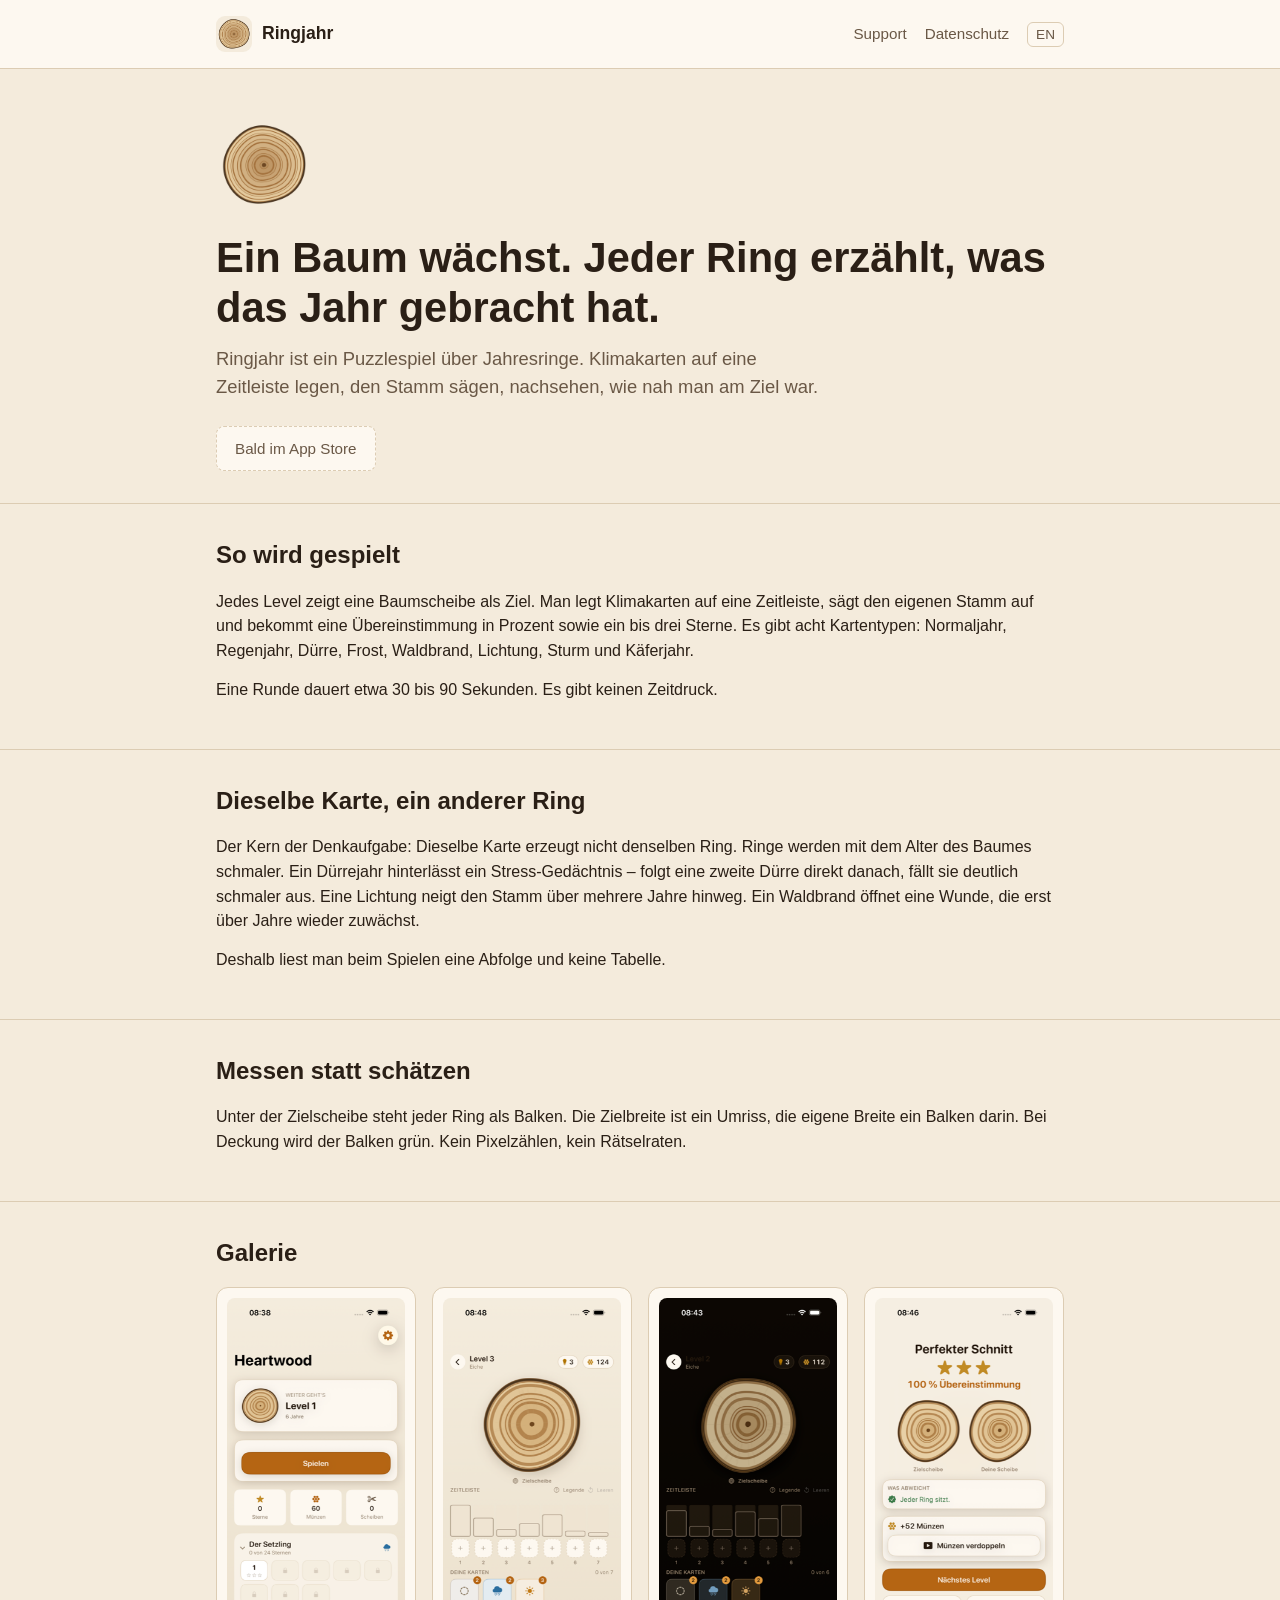
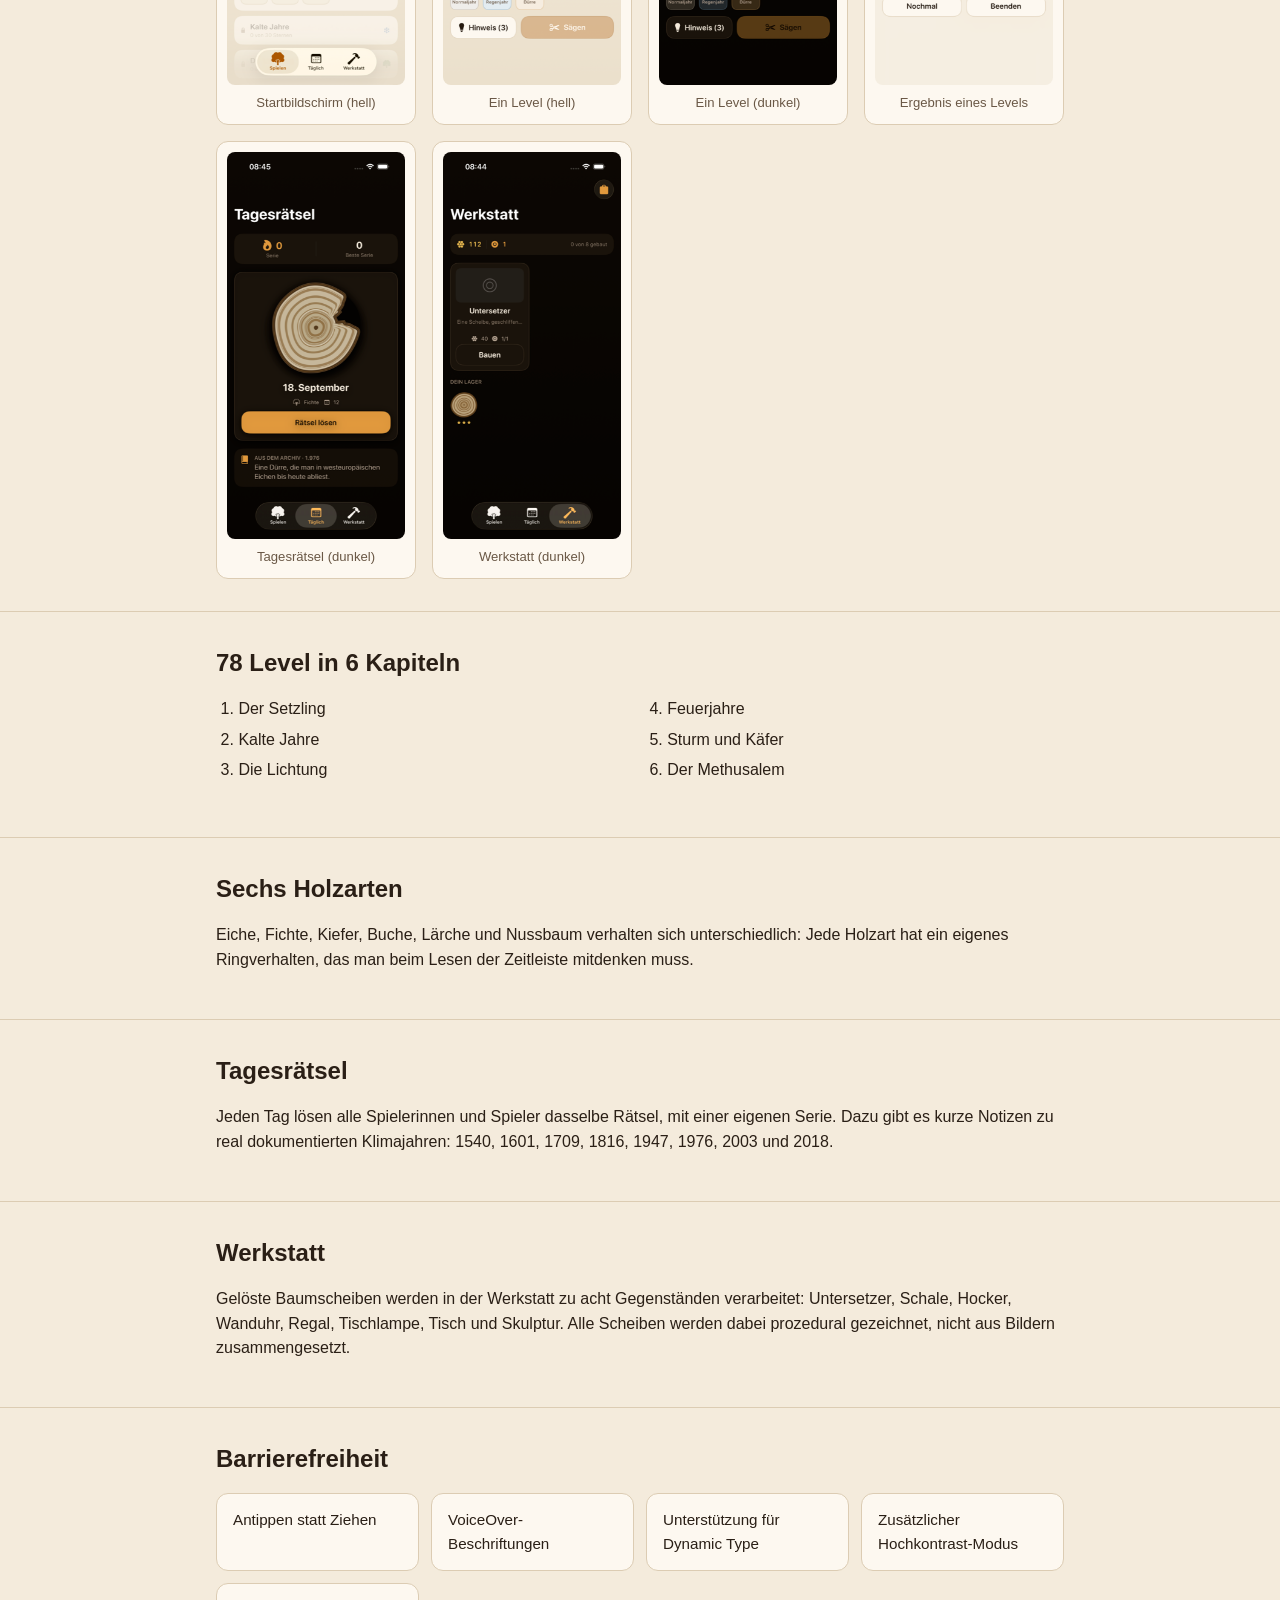
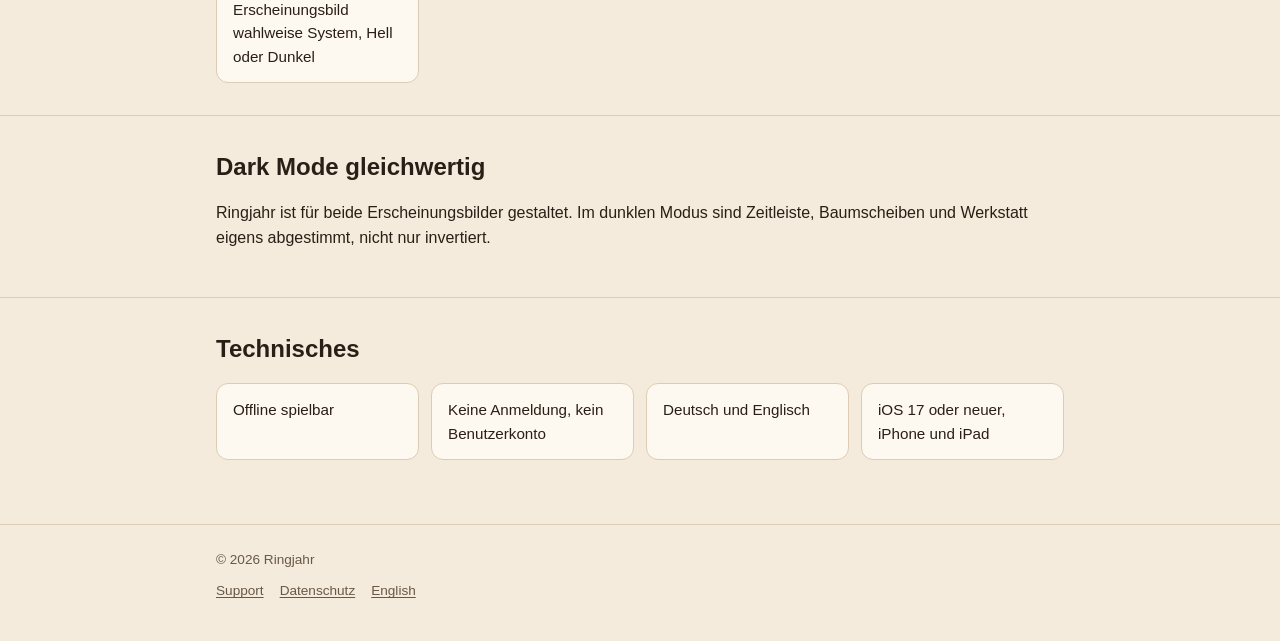
==== index.html @ 895d6e55 "Kanonische URLs auf die tatsächliche Domain GitHub Pages liefert dieses Projekt unter der für das Ko" ====
<!DOCTYPE html>
<html lang="de">
<head>
<meta charset="UTF-8">
<meta name="viewport" content="width=device-width, initial-scale=1">
<title>Ringjahr – ein Puzzlespiel über Jahresringe</title>
<meta name="description" content="Ringjahr ist ein ruhiges Puzzlespiel für iPhone und iPad: Klimakarten auf eine Zeitleiste legen, den Stamm sägen und die Jahresringe eines Baumes treffen.">
<link rel="canonical" href="https://minh.systems/Ringjahr/">
<link rel="alternate" hreflang="de" href="https://minh.systems/Ringjahr/">
<link rel="alternate" hreflang="en" href="https://minh.systems/Ringjahr/en/">
<link rel="alternate" hreflang="x-default" href="https://minh.systems/Ringjahr/">
<meta property="og:type" content="website">
<meta property="og:title" content="Ringjahr – ein Puzzlespiel über Jahresringe">
<meta property="og:description" content="Klimakarten auf eine Zeitleiste legen, den Stamm sägen, die Jahresringe treffen. 78 Level, 6 Holzarten, ohne Zeitdruck.">
<meta property="og:url" content="https://minh.systems/Ringjahr/">
<meta property="og:image" content="https://minh.systems/Ringjahr/assets/icon.png">
<meta property="og:locale" content="de_DE">
<link rel="icon" href="assets/icon.png">
<link rel="stylesheet" href="styles.css">
</head>
<body>
<header class="site-header">
  <div class="container">
    <a class="brand" href="index.html">
      <img src="assets/icon.png" alt="" width="36" height="36">
      Ringjahr
    </a>
    <nav class="main-nav">
      <a href="support.html">Support</a>
      <a href="datenschutz.html">Datenschutz</a>
      <span class="lang-switch"><a href="en/index.html">EN</a></span>
    </nav>
  </div>
</header>

<main>
  <section class="hero">
    <div class="container">
      <img class="hero-icon" src="assets/icon.png" alt="Ringjahr App-Icon" width="96" height="96">
      <h1>Ein Baum wächst. Jeder Ring erzählt, was das Jahr gebracht hat.</h1>
      <p class="tagline">Ringjahr ist ein Puzzlespiel über Jahresringe. Klimakarten auf eine Zeitleiste legen, den Stamm sägen, nachsehen, wie nah man am Ziel war.</p>
      <span class="store-badge-pending">Bald im App Store</span>
    </div>
  </section>

  <section>
    <div class="container">
      <h2>So wird gespielt</h2>
      <p>Jedes Level zeigt eine Baumscheibe als Ziel. Man legt Klimakarten auf eine Zeitleiste, sägt den eigenen Stamm auf und bekommt eine Übereinstimmung in Prozent sowie ein bis drei Sterne. Es gibt acht Kartentypen: Normaljahr, Regenjahr, Dürre, Frost, Waldbrand, Lichtung, Sturm und Käferjahr.</p>
      <p>Eine Runde dauert etwa 30 bis 90 Sekunden. Es gibt keinen Zeitdruck.</p>
    </div>
  </section>

  <section>
    <div class="container">
      <h2>Dieselbe Karte, ein anderer Ring</h2>
      <p>Der Kern der Denkaufgabe: Dieselbe Karte erzeugt nicht denselben Ring. Ringe werden mit dem Alter des Baumes schmaler. Ein Dürrejahr hinterlässt ein Stress-Gedächtnis – folgt eine zweite Dürre direkt danach, fällt sie deutlich schmaler aus. Eine Lichtung neigt den Stamm über mehrere Jahre hinweg. Ein Waldbrand öffnet eine Wunde, die erst über Jahre wieder zuwächst.</p>
      <p>Deshalb liest man beim Spielen eine Abfolge und keine Tabelle.</p>
    </div>
  </section>

  <section>
    <div class="container">
      <h2>Messen statt schätzen</h2>
      <p>Unter der Zielscheibe steht jeder Ring als Balken. Die Zielbreite ist ein Umriss, die eigene Breite ein Balken darin. Bei Deckung wird der Balken grün. Kein Pixelzählen, kein Rätselraten.</p>
    </div>
  </section>

  <section>
    <div class="container">
      <h2>Galerie</h2>
      <div class="gallery">
        <figure>
          <img src="assets/screen-home-light.png" alt="Startbildschirm von Ringjahr im hellen Erscheinungsbild, mit Kapitelübersicht" loading="lazy">
          <figcaption>Startbildschirm (hell)</figcaption>
        </figure>
        <figure>
          <img src="assets/screen-game-light.png" alt="Spielbildschirm im hellen Erscheinungsbild: Zielscheibe und Zeitleiste mit Klimakarten" loading="lazy">
          <figcaption>Ein Level (hell)</figcaption>
        </figure>
        <figure>
          <img src="assets/screen-game-dark.png" alt="Derselbe Spielbildschirm im dunklen Erscheinungsbild" loading="lazy">
          <figcaption>Ein Level (dunkel)</figcaption>
        </figure>
        <figure>
          <img src="assets/screen-result-light.png" alt="Ergebnisbildschirm mit Übereinstimmung in Prozent und Sternen" loading="lazy">
          <figcaption>Ergebnis eines Levels</figcaption>
        </figure>
        <figure>
          <img src="assets/screen-daily-dark.png" alt="Tagesrätsel-Bildschirm im dunklen Erscheinungsbild mit Serienanzeige" loading="lazy">
          <figcaption>Tagesrätsel (dunkel)</figcaption>
        </figure>
        <figure>
          <img src="assets/screen-workshop-dark.png" alt="Werkstatt-Bildschirm im dunklen Erscheinungsbild mit hergestellten Holzgegenständen" loading="lazy">
          <figcaption>Werkstatt (dunkel)</figcaption>
        </figure>
      </div>
    </div>
  </section>

  <section>
    <div class="container">
      <h2>78 Level in 6 Kapiteln</h2>
      <ol class="chapter-list">
        <li>Der Setzling</li>
        <li>Kalte Jahre</li>
        <li>Die Lichtung</li>
        <li>Feuerjahre</li>
        <li>Sturm und Käfer</li>
        <li>Der Methusalem</li>
      </ol>
    </div>
  </section>

  <section>
    <div class="container">
      <h2>Sechs Holzarten</h2>
      <p>Eiche, Fichte, Kiefer, Buche, Lärche und Nussbaum verhalten sich unterschiedlich: Jede Holzart hat ein eigenes Ringverhalten, das man beim Lesen der Zeitleiste mitdenken muss.</p>
    </div>
  </section>

  <section>
    <div class="container">
      <h2>Tagesrätsel</h2>
      <p>Jeden Tag lösen alle Spielerinnen und Spieler dasselbe Rätsel, mit einer eigenen Serie. Dazu gibt es kurze Notizen zu real dokumentierten Klimajahren: 1540, 1601, 1709, 1816, 1947, 1976, 2003 und 2018.</p>
    </div>
  </section>

  <section>
    <div class="container">
      <h2>Werkstatt</h2>
      <p>Gelöste Baumscheiben werden in der Werkstatt zu acht Gegenständen verarbeitet: Untersetzer, Schale, Hocker, Wanduhr, Regal, Tischlampe, Tisch und Skulptur. Alle Scheiben werden dabei prozedural gezeichnet, nicht aus Bildern zusammengesetzt.</p>
    </div>
  </section>

  <section>
    <div class="container">
      <h2>Barrierefreiheit</h2>
      <ul class="card-list">
        <li>Antippen statt Ziehen</li>
        <li>VoiceOver-Beschriftungen</li>
        <li>Unterstützung für Dynamic Type</li>
        <li>Zusätzlicher Hochkontrast-Modus</li>
        <li>Erscheinungsbild wahlweise System, Hell oder Dunkel</li>
      </ul>
    </div>
  </section>

  <section>
    <div class="container">
      <h2>Dark Mode gleichwertig</h2>
      <p>Ringjahr ist für beide Erscheinungsbilder gestaltet. Im dunklen Modus sind Zeitleiste, Baumscheiben und Werkstatt eigens abgestimmt, nicht nur invertiert.</p>
    </div>
  </section>

  <section>
    <div class="container">
      <h2>Technisches</h2>
      <ul class="card-list">
        <li>Offline spielbar</li>
        <li>Keine Anmeldung, kein Benutzerkonto</li>
        <li>Deutsch und Englisch</li>
        <li>iOS 17 oder neuer, iPhone und iPad</li>
      </ul>
    </div>
  </section>
</main>

<footer class="site-footer">
  <div class="container">
    <div>© 2026 Ringjahr</div>
    <nav>
      <a href="support.html">Support</a>
      <a href="datenschutz.html">Datenschutz</a>
      <a href="en/index.html">English</a>
    </nav>
  </div>
</footer>
</body>
</html>
---- styles.css ----
/* Ringjahr – gemeinsames Stylesheet für alle Sprachfassungen */

:root {
  --color-bg: #F4EBDC;
  --color-surface: #FDF8F0;
  --color-text: #2A1F16;
  --color-text-secondary: #6A5846;
  --color-accent: #B4651A;
  --color-border: #DCCCB3;

  --font-sans: -apple-system, BlinkMacSystemFont, "Segoe UI", Roboto, sans-serif;
  --max-width: 880px;
  --radius: 12px;
}

@media (prefers-color-scheme: dark) {
  :root {
    --color-bg: #14100B;
    --color-surface: #201A13;
    --color-text: #F3E9DA;
    --color-text-secondary: #B5A392;
    --color-accent: #E0983F;
    --color-border: #3B3025;
  }
}

* {
  box-sizing: border-box;
}

html {
  -webkit-text-size-adjust: 100%;
}

body {
  margin: 0;
  padding: 0;
  background-color: var(--color-bg);
  color: var(--color-text);
  font-family: var(--font-sans);
  line-height: 1.55;
  overflow-x: hidden;
}

img {
  max-width: 100%;
  display: block;
}

a {
  color: var(--color-accent);
  text-decoration: underline;
  text-underline-offset: 2px;
}

a:hover {
  text-decoration: none;
}

.container {
  max-width: var(--max-width);
  margin: 0 auto;
  padding: 0 16px;
}

/* Kopfzeile */

.site-header {
  border-bottom: 1px solid var(--color-border);
  background-color: var(--color-surface);
}

.site-header .container {
  display: flex;
  align-items: center;
  justify-content: space-between;
  flex-wrap: wrap;
  gap: 12px;
  padding-top: 16px;
  padding-bottom: 16px;
}

.brand {
  display: flex;
  align-items: center;
  gap: 10px;
  text-decoration: none;
  color: var(--color-text);
  font-weight: 600;
  font-size: 1.1rem;
}

.brand img {
  width: 36px;
  height: 36px;
  border-radius: 9px;
}

.main-nav {
  display: flex;
  align-items: center;
  gap: 18px;
  flex-wrap: wrap;
  font-size: 0.95rem;
}

.main-nav a {
  color: var(--color-text-secondary);
  text-decoration: none;
}

.main-nav a:hover {
  color: var(--color-accent);
  text-decoration: underline;
}

.lang-switch a {
  color: var(--color-text-secondary);
  text-decoration: none;
  border: 1px solid var(--color-border);
  border-radius: 6px;
  padding: 4px 8px;
  font-size: 0.85rem;
}

.lang-switch a:hover {
  color: var(--color-accent);
  border-color: var(--color-accent);
}

/* Hero */

.hero {
  padding: 48px 0 32px;
}

.hero h1 {
  font-size: clamp(1.8rem, 5vw, 2.6rem);
  margin: 0 0 12px;
  line-height: 1.2;
}

.hero .tagline {
  font-size: 1.15rem;
  color: var(--color-text-secondary);
  margin: 0 0 24px;
  max-width: 60ch;
}

.hero-icon {
  width: 96px;
  height: 96px;
  border-radius: 22px;
  margin-bottom: 20px;
}

/* Badge / Platzhalter-Hinweis statt App-Store-Button */

.store-badge-pending {
  display: inline-block;
  padding: 10px 18px;
  border: 1px dashed var(--color-border);
  border-radius: 8px;
  color: var(--color-text-secondary);
  font-size: 0.95rem;
  background-color: var(--color-surface);
}

/* Abschnitte */

section {
  padding: 32px 0;
  border-top: 1px solid var(--color-border);
}

section:first-of-type {
  border-top: none;
}

h2 {
  font-size: 1.5rem;
  margin: 0 0 16px;
}

h3 {
  font-size: 1.1rem;
  margin: 0 0 8px;
}

p {
  margin: 0 0 14px;
}

/* Karten / Listen */

.card {
  background-color: var(--color-surface);
  border: 1px solid var(--color-border);
  border-radius: var(--radius);
  padding: 18px 20px;
}

.grid {
  display: grid;
  grid-template-columns: repeat(auto-fit, minmax(220px, 1fr));
  gap: 16px;
}

.card-list {
  list-style: none;
  margin: 0;
  padding: 0;
  display: grid;
  grid-template-columns: repeat(auto-fit, minmax(200px, 1fr));
  gap: 12px;
}

.card-list li {
  background-color: var(--color-surface);
  border: 1px solid var(--color-border);
  border-radius: var(--radius);
  padding: 14px 16px;
  font-size: 0.95rem;
}

.plain-list {
  padding-left: 1.2em;
}

.plain-list li {
  margin-bottom: 8px;
}

/* Galerie */

.gallery {
  display: grid;
  grid-template-columns: repeat(auto-fill, minmax(160px, 1fr));
  gap: 16px;
}

.gallery figure {
  margin: 0;
  background-color: var(--color-surface);
  border: 1px solid var(--color-border);
  border-radius: var(--radius);
  padding: 10px;
}

.gallery img {
  width: 100%;
  max-width: 280px;
  margin: 0 auto;
  border-radius: 8px;
}

.gallery figcaption {
  margin-top: 8px;
  font-size: 0.82rem;
  color: var(--color-text-secondary);
  text-align: center;
}

/* Kapitel-Liste */

.chapter-list {
  list-style: decimal;
  padding-left: 1.4em;
  columns: 2;
  column-gap: 32px;
}

.chapter-list li {
  margin-bottom: 6px;
  break-inside: avoid;
}

@media (max-width: 480px) {
  .chapter-list {
    columns: 1;
  }
}

/* Hinweisboxen */

.notice {
  background-color: var(--color-surface);
  border: 1px solid var(--color-accent);
  border-radius: var(--radius);
  padding: 14px 16px;
  font-size: 0.92rem;
  color: var(--color-text-secondary);
}

/* FAQ */

.faq-item {
  margin-bottom: 22px;
}

.faq-item h3 {
  color: var(--color-text);
}

/* Fußzeile */

.site-footer {
  border-top: 1px solid var(--color-border);
  margin-top: 32px;
  padding: 24px 0 40px;
  color: var(--color-text-secondary);
  font-size: 0.85rem;
}

.site-footer a {
  color: var(--color-text-secondary);
}

.site-footer nav {
  display: flex;
  gap: 16px;
  flex-wrap: wrap;
  margin-top: 10px;
}

/* Rechtstext-Seiten (Datenschutz, Support) */

.legal h2 {
  margin-top: 8px;
}

.legal section {
  padding: 24px 0;
}

.back-link {
  display: inline-block;
  margin-bottom: 24px;
  font-size: 0.9rem;
}

@media (max-width: 600px) {
  .hero {
    padding: 32px 0 24px;
  }
}
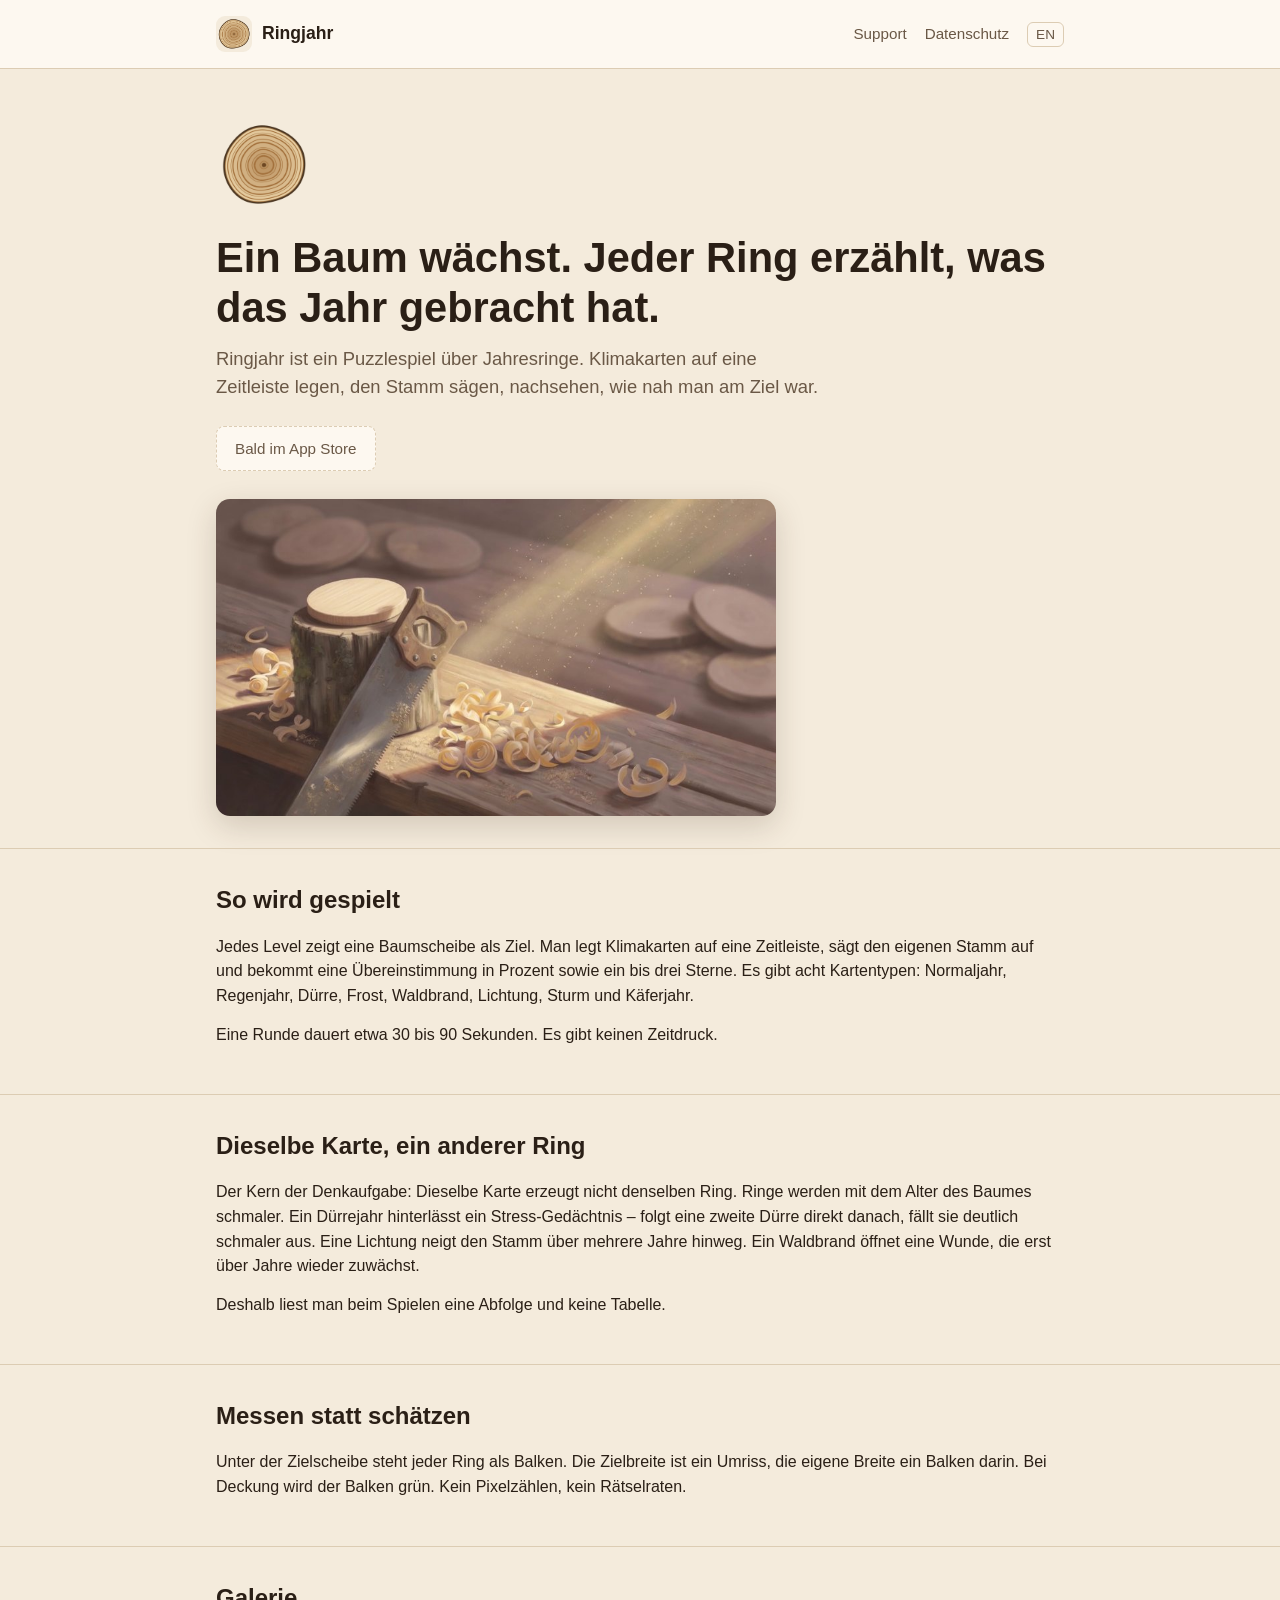
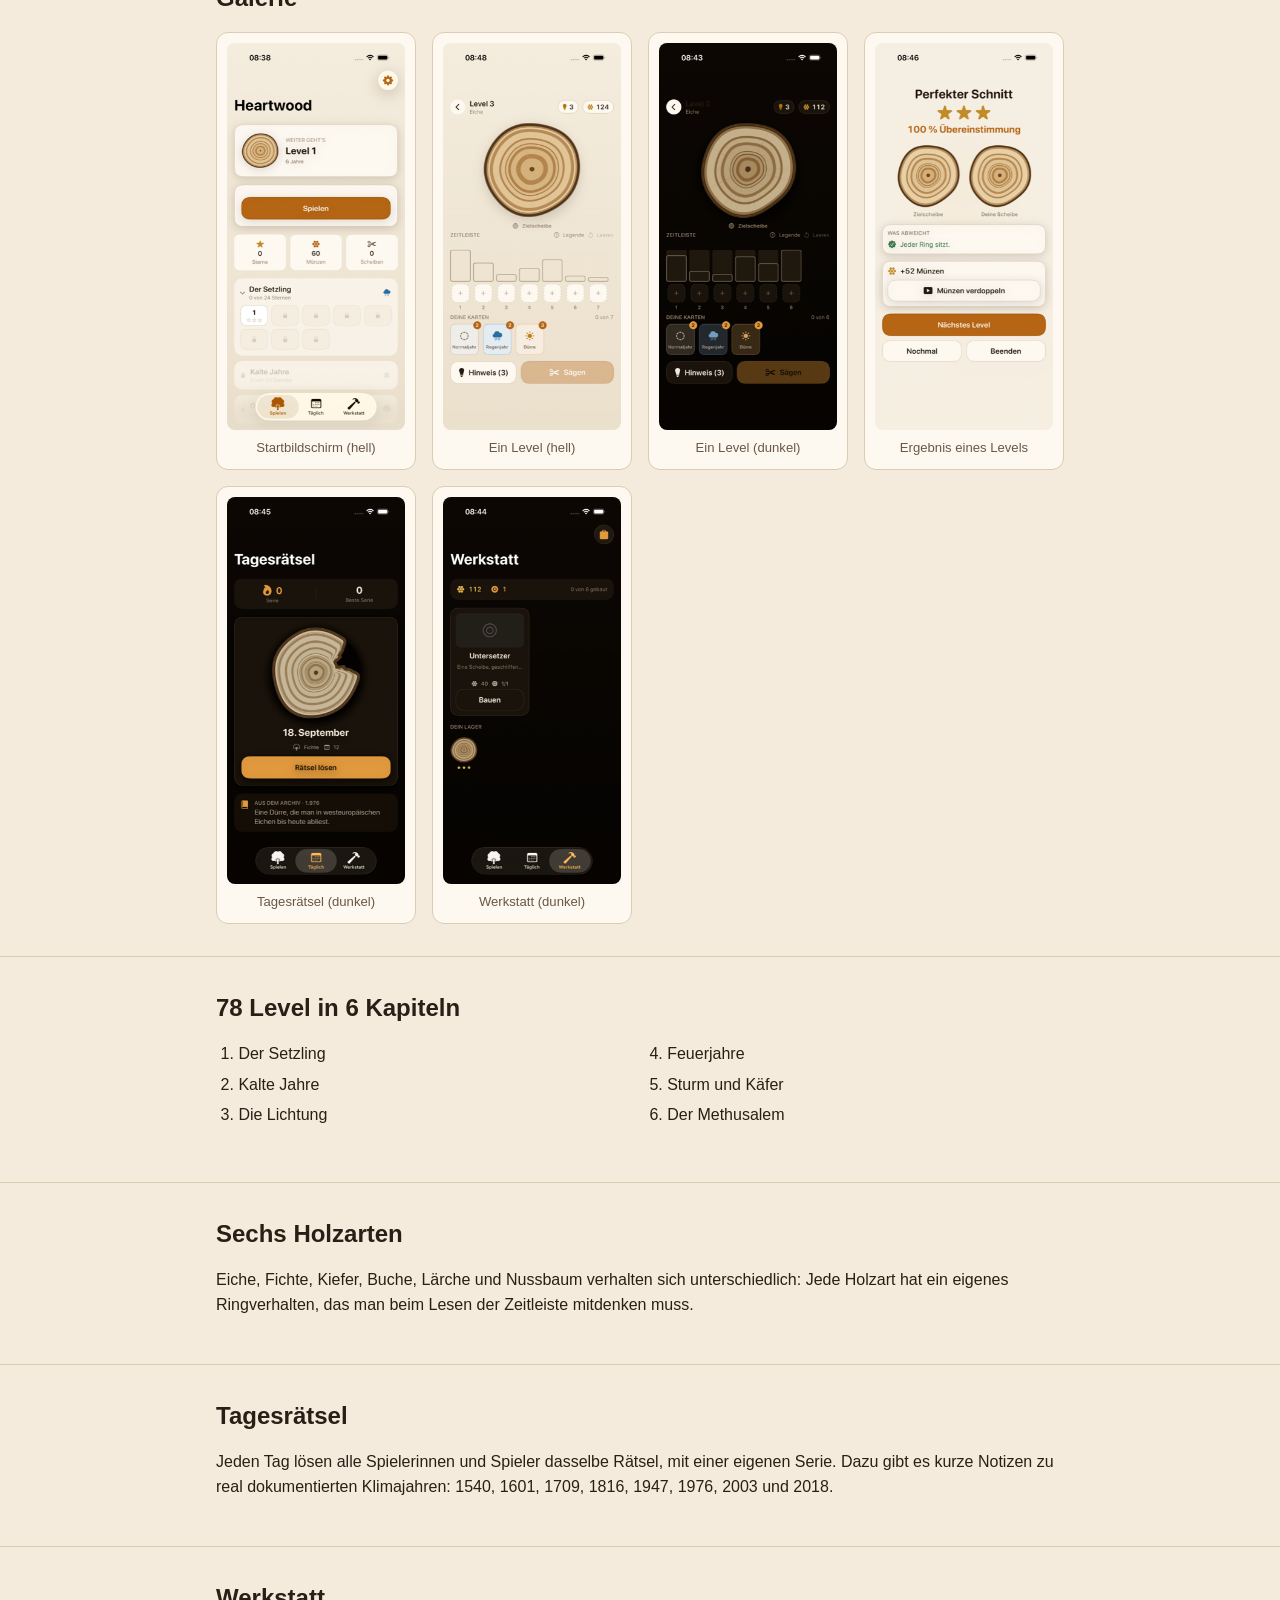
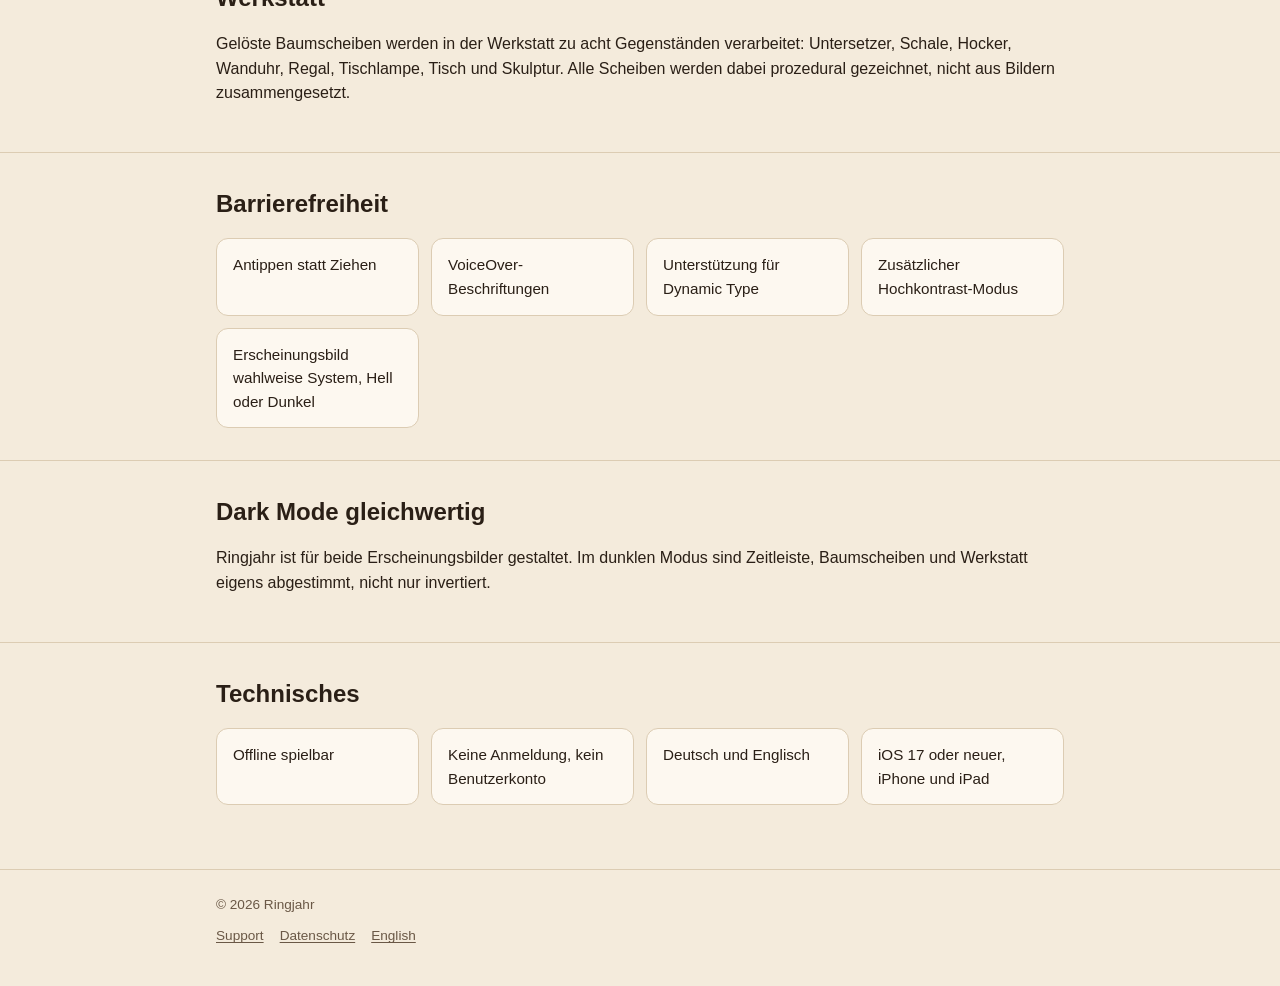
==== commit 2a83dba8: "Werkstatt-Loop im Kopfbereich" ====
--- a/index.html
+++ b/index.html
@@ -40,6 +40,11 @@
       <h1>Ein Baum wächst. Jeder Ring erzählt, was das Jahr gebracht hat.</h1>
       <p class="tagline">Ringjahr ist ein Puzzlespiel über Jahresringe. Klimakarten auf eine Zeitleiste legen, den Stamm sägen, nachsehen, wie nah man am Ziel war.</p>
       <span class="store-badge-pending">Bald im App Store</span>
+      <figure class="hero-clip">
+        <video src="assets/hero.mp4" poster="assets/hero-poster.jpg"
+               autoplay muted loop playsinline preload="metadata"
+               aria-label="Eine Handsäge liegt an einem kurzen Stamm auf einer Werkbank, daneben Späne und liegende Baumscheiben."></video>
+      </figure>
     </div>
   </section>
 
--- a/styles.css
+++ b/styles.css
@@ -1,6 +1,7 @@
 /* Ringjahr – gemeinsames Stylesheet für alle Sprachfassungen */
 
 :root {
+  --hero-poster: url('assets/hero-poster.jpg');
   --color-bg: #F4EBDC;
   --color-surface: #FDF8F0;
   --color-text: #2A1F16;
@@ -154,6 +155,34 @@
   margin-bottom: 20px;
 }
 
+.hero-clip {
+  margin: 28px 0 0;
+  max-width: 560px;
+  border-radius: 14px;
+  overflow: hidden;
+  box-shadow: 0 10px 30px rgba(60, 40, 20, 0.18);
+}
+
+.hero-clip video {
+  display: block;
+  width: 100%;
+  height: auto;
+}
+
+/* A loop that plays itself is decoration, and decoration has to stop when the
+   reader has asked for less motion. The poster frame stays. */
+@media (prefers-reduced-motion: reduce) {
+  .hero-clip video {
+    display: none;
+  }
+
+  .hero-clip {
+    background-image: var(--hero-poster);
+    background-size: cover;
+    aspect-ratio: 848 / 480;
+  }
+}
+
 /* Badge / Platzhalter-Hinweis statt App-Store-Button */
 
 .store-badge-pending {
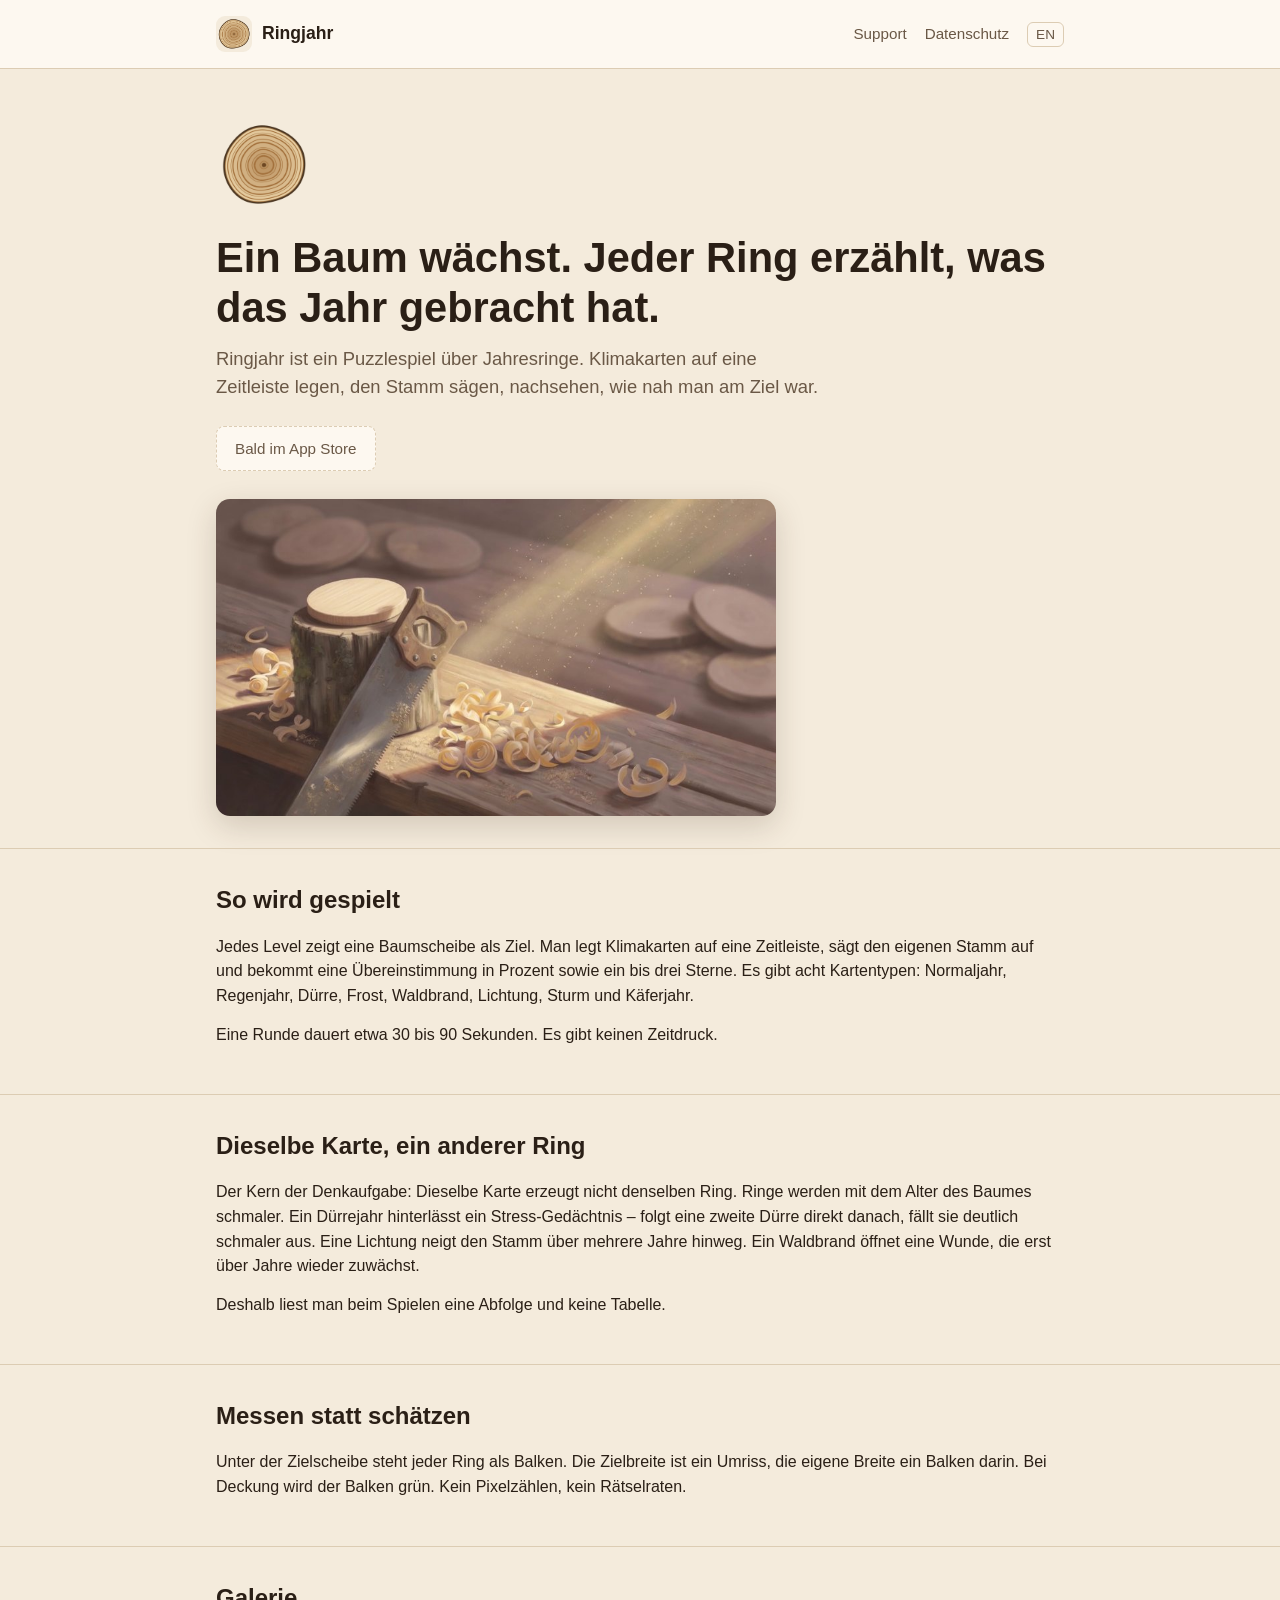
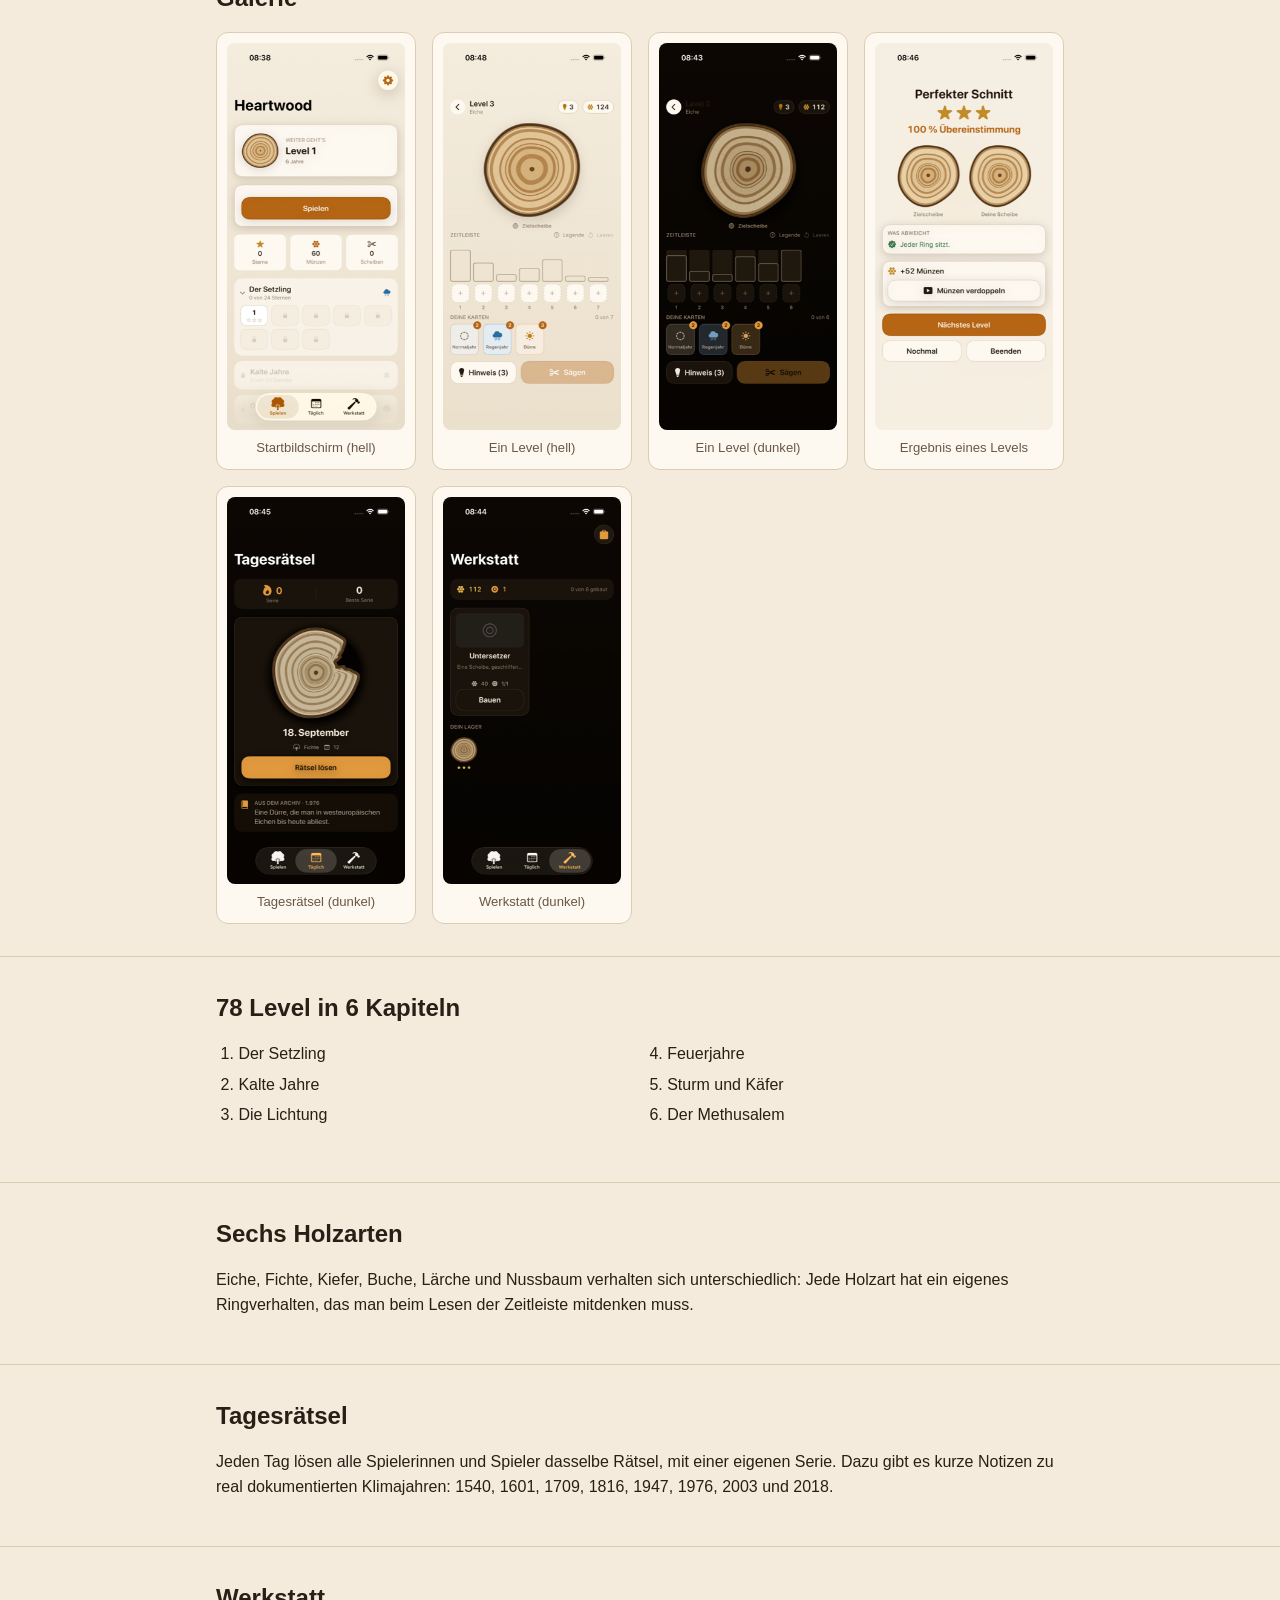
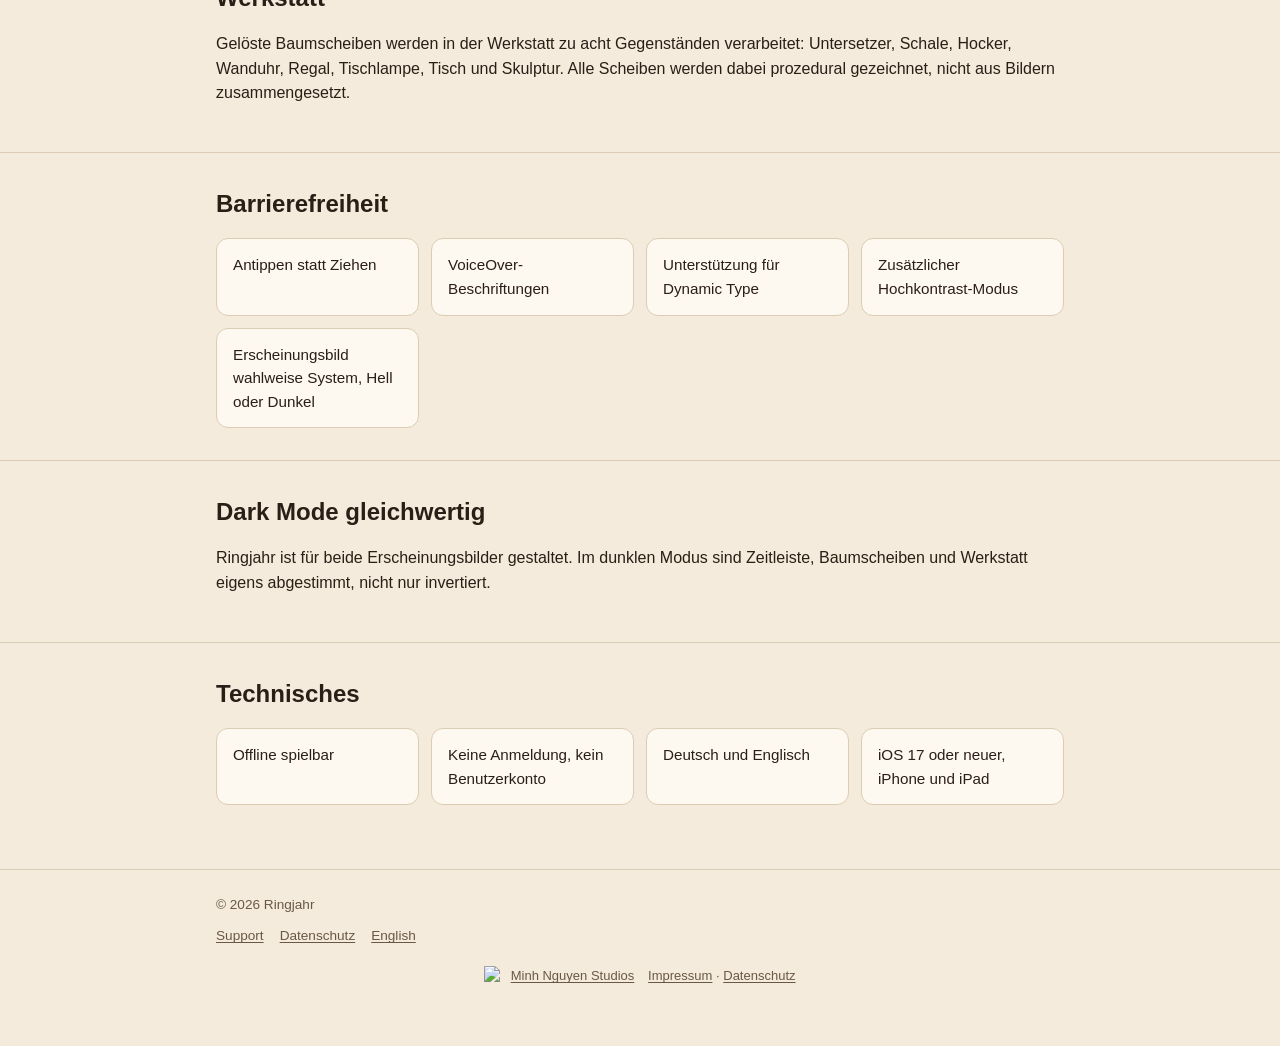
==== commit 5eb2347e: "Footer: Minh Nguyen Studios logo, Impressum und Datenschutz verlinken" ====
--- a/index.html
+++ b/index.html
@@ -42,7 +42,7 @@
       <span class="store-badge-pending">Bald im App Store</span>
       <figure class="hero-clip">
         <video src="assets/hero.mp4" poster="assets/hero-poster.jpg"
-               autoplay muted loop playsinline preload="metadata"
+               autoplay muted loop playsinline preload="auto"
                aria-label="Eine Handsäge liegt an einem kurzen Stamm auf einer Werkbank, daneben Späne und liegende Baumscheiben."></video>
       </figure>
     </div>
@@ -180,6 +180,11 @@
       <a href="en/index.html">English</a>
     </nav>
   </div>
+<!-- Minh Nguyen Studios -->
+<div class="minh-studio" style="clear:both;margin:20px auto 0;text-align:center;font-size:13px;line-height:1.6">
+<a href="https://minh.systems/" aria-label="Minh Nguyen Studios" style="display:inline-block"><picture><source srcset="https://minh.systems/brand/minh_studios_wortmarke_dunkel.svg" media="(prefers-color-scheme: dark)"><img src="https://minh.systems/brand/minh_studios_wortmarke_hell.svg" alt="Minh Nguyen Studios" width="160" height="40" style="display:block;margin:0 auto;width:160px;height:auto;border:0"></picture></a>
+<a href="https://minh.systems/impressum/" style="color:inherit">Impressum</a> · <a href="https://minh.systems/datenschutz/" style="color:inherit">Datenschutz</a>
+</div>
 </footer>
 </body>
 </html>
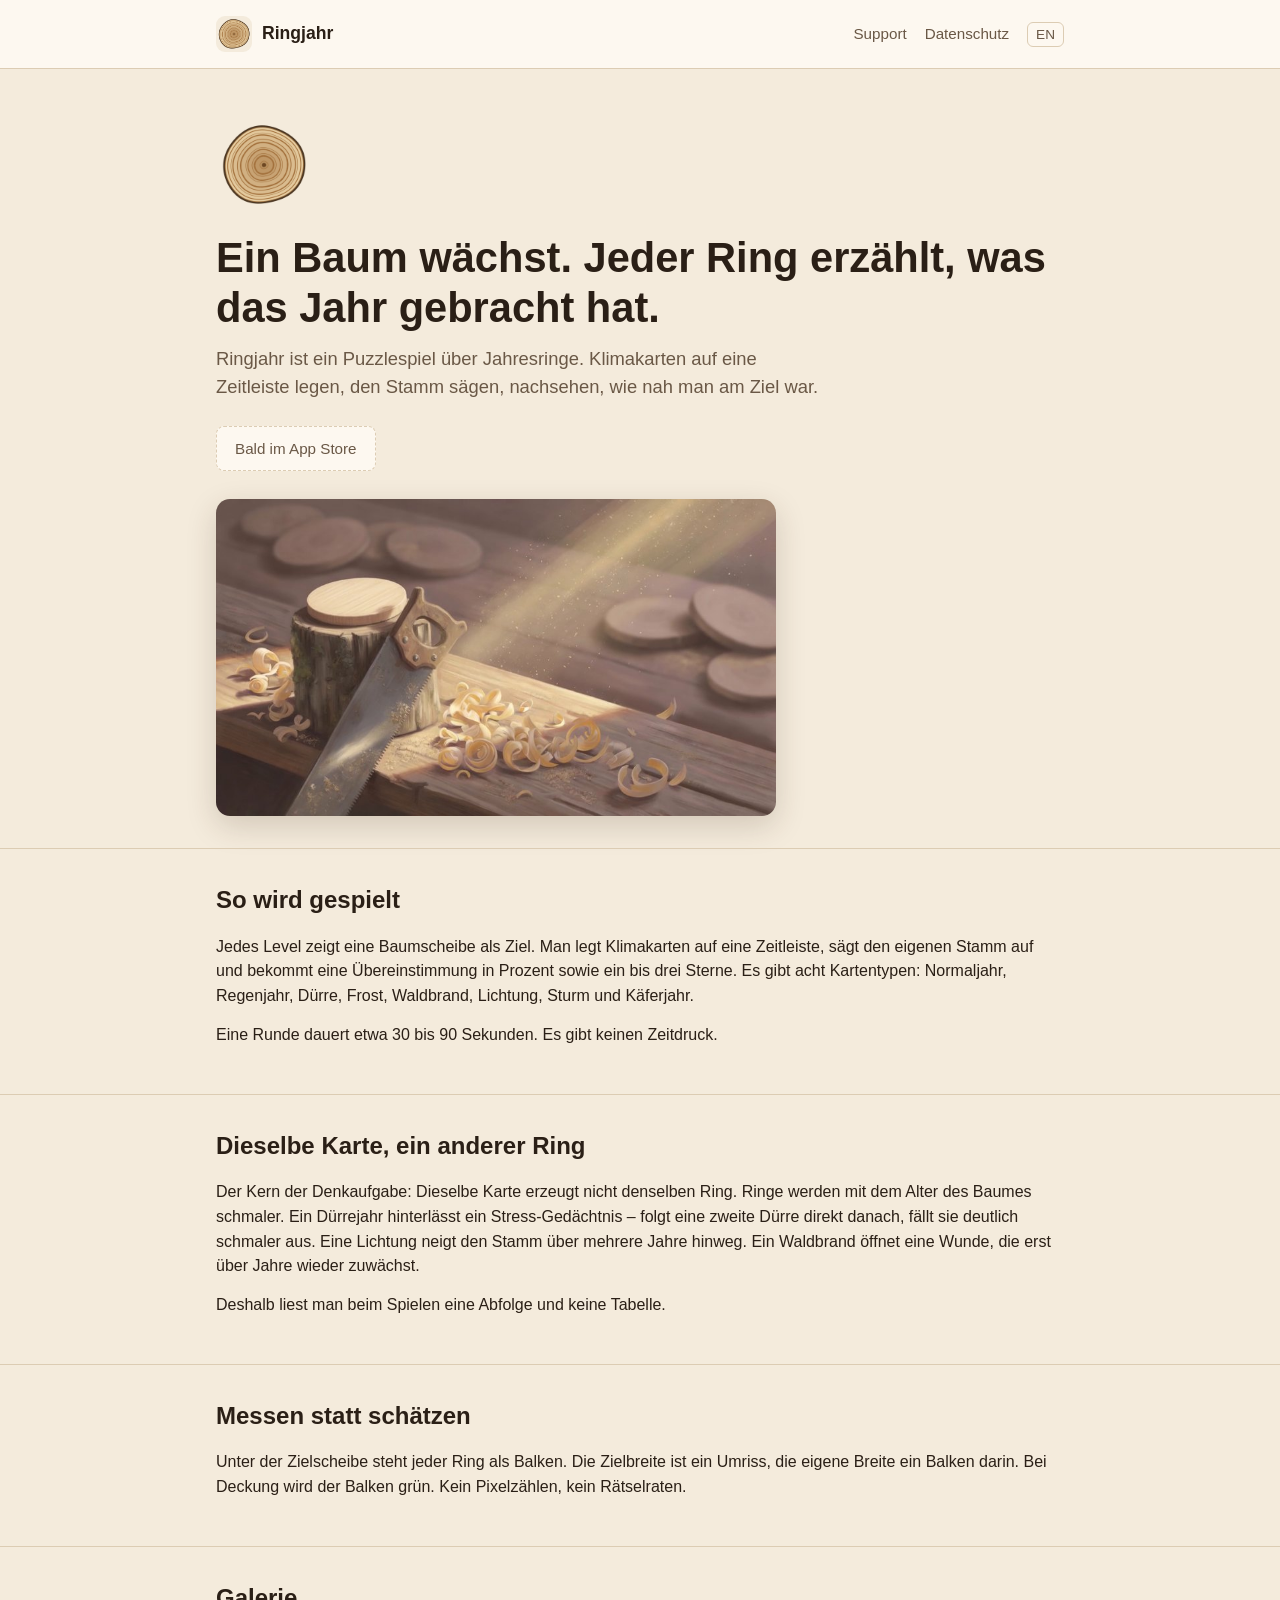
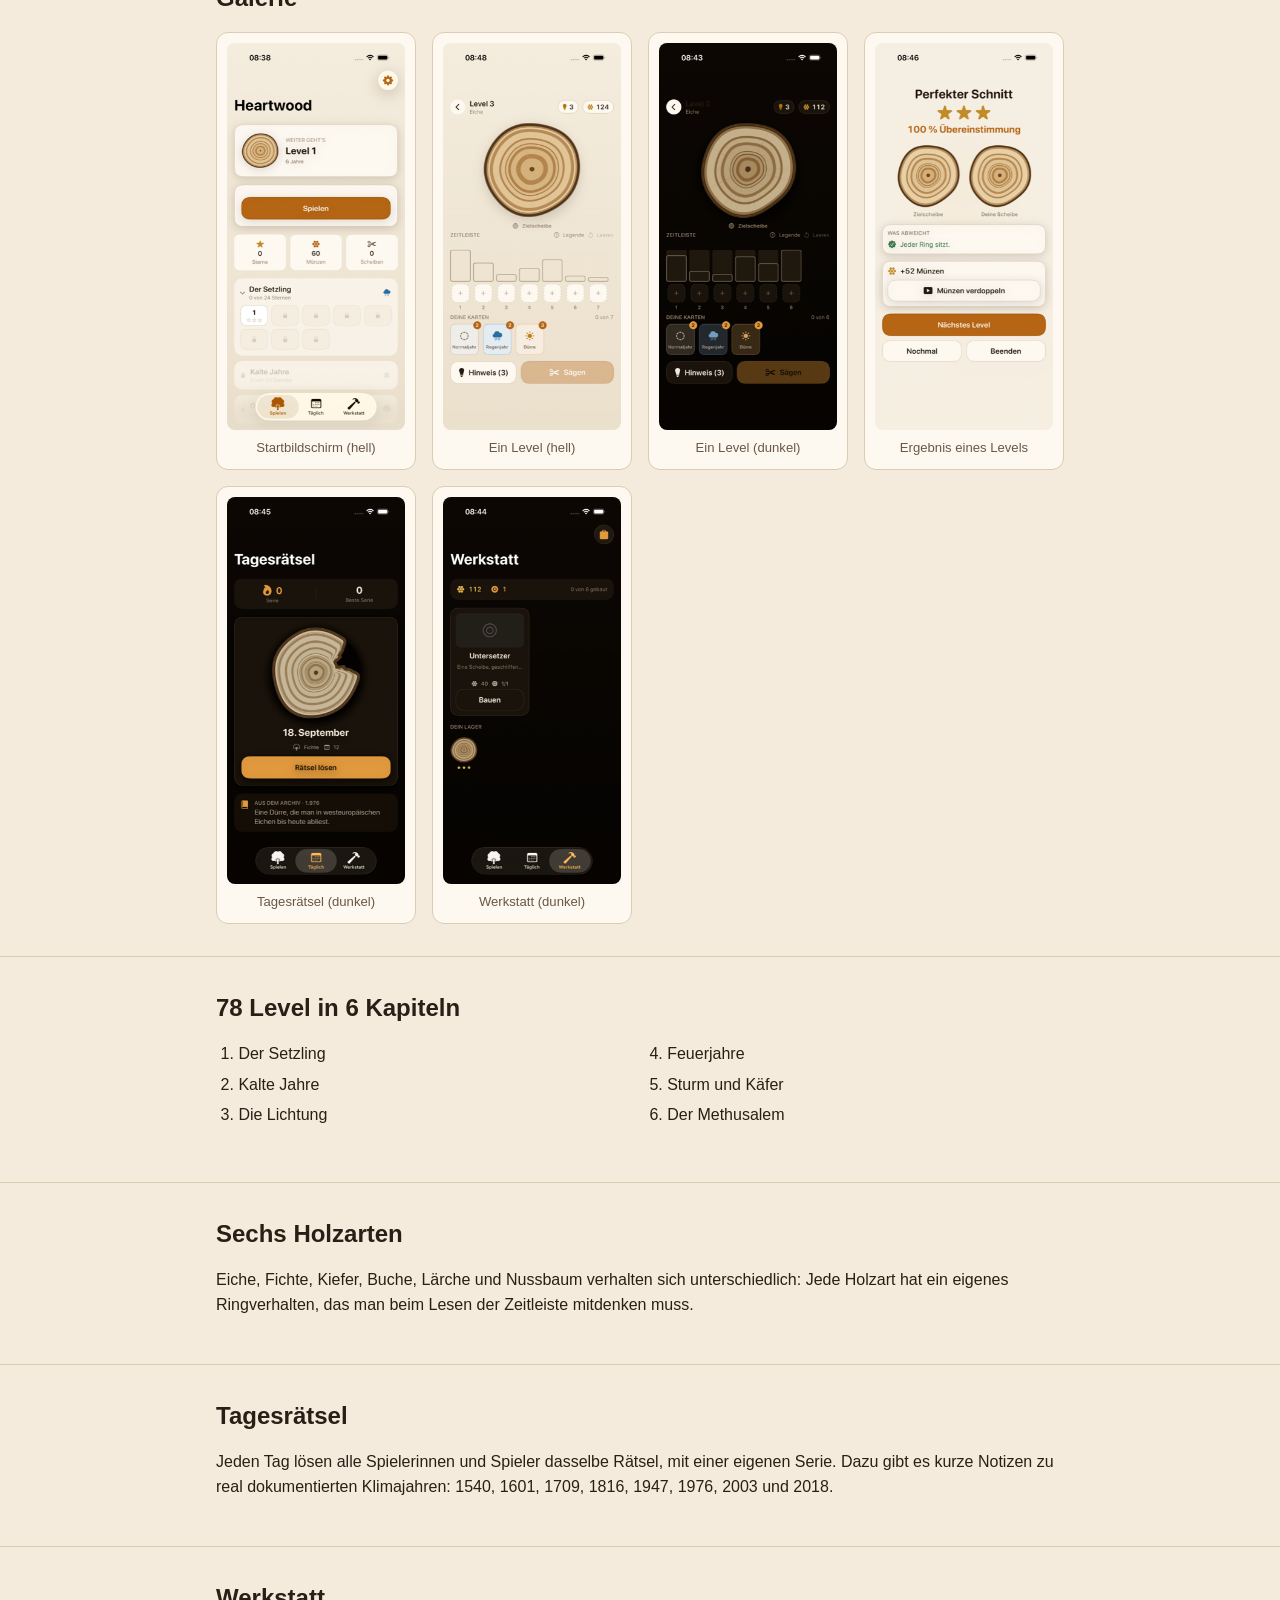
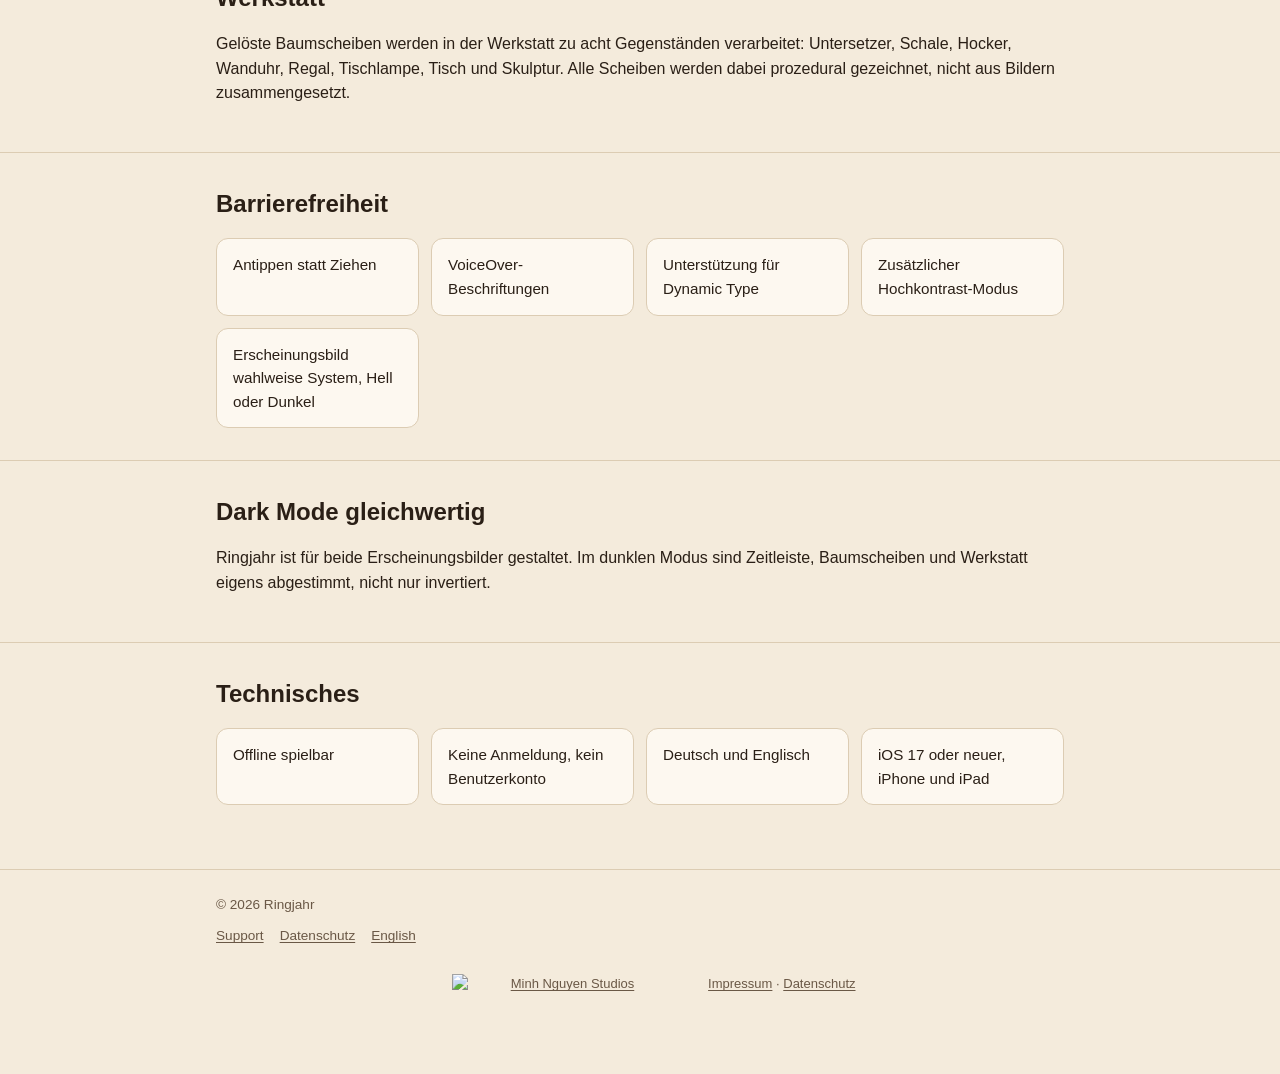
==== commit 6cce8fd0: "Studio-Logo größer und präsenter" ====
--- a/index.html
+++ b/index.html
@@ -182,7 +182,7 @@
   </div>
 <!-- Minh Nguyen Studios -->
 <div class="minh-studio" style="clear:both;margin:20px auto 0;text-align:center;font-size:13px;line-height:1.6">
-<a href="https://minh.systems/" aria-label="Minh Nguyen Studios" style="display:inline-block"><picture><source srcset="https://minh.systems/brand/minh_studios_wortmarke_dunkel.svg" media="(prefers-color-scheme: dark)"><img src="https://minh.systems/brand/minh_studios_wortmarke_hell.svg" alt="Minh Nguyen Studios" width="160" height="40" style="display:block;margin:0 auto;width:160px;height:auto;border:0"></picture></a>
+<a href="https://minh.systems/" aria-label="Minh Nguyen Studios" style="display:inline-block"><picture><source srcset="https://minh.systems/brand/minh_studios_wortmarke_dunkel.svg" media="(prefers-color-scheme: dark)"><img src="https://minh.systems/brand/minh_studios_wortmarke_hell.svg" alt="Minh Nguyen Studios" width="280" height="70" style="display:block;margin:8px auto 4px;width:280px;max-width:80%;height:auto;border:0"></picture></a>
 <a href="https://minh.systems/impressum/" style="color:inherit">Impressum</a> · <a href="https://minh.systems/datenschutz/" style="color:inherit">Datenschutz</a>
 </div>
 </footer>
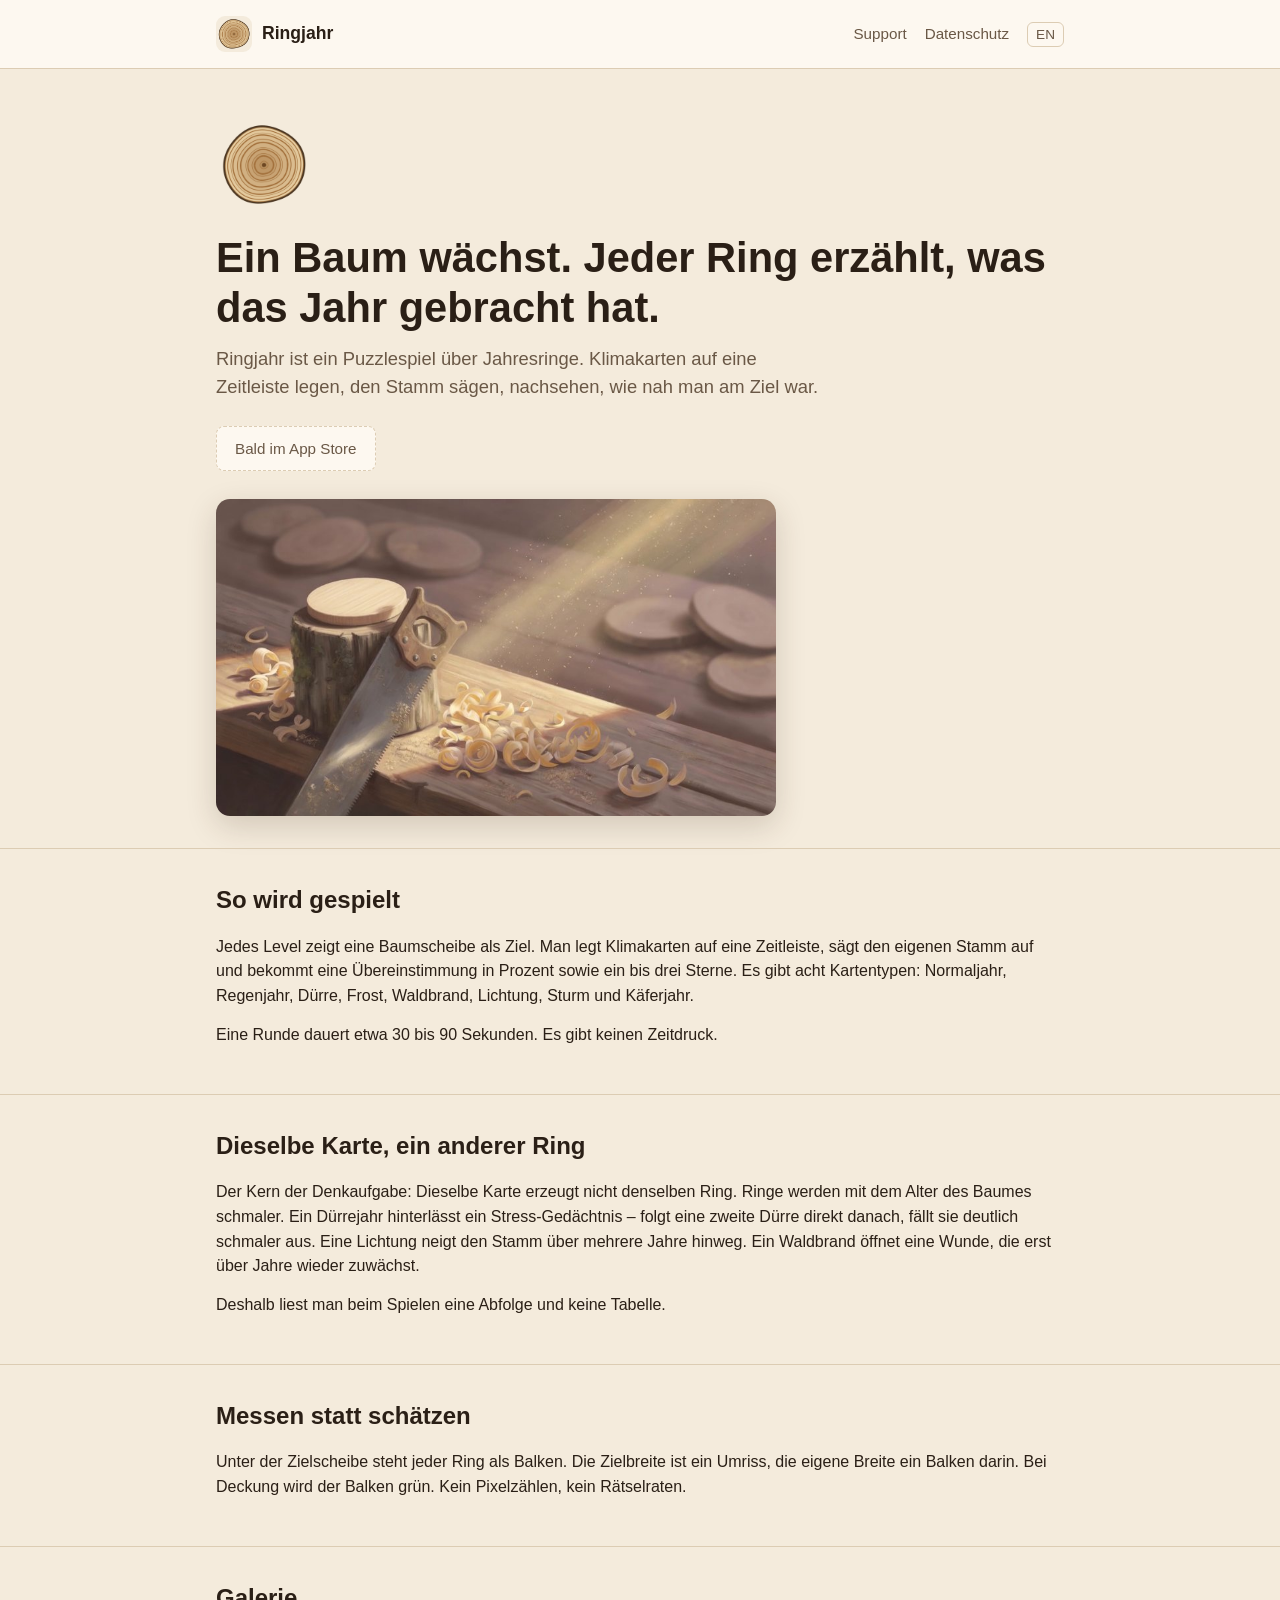
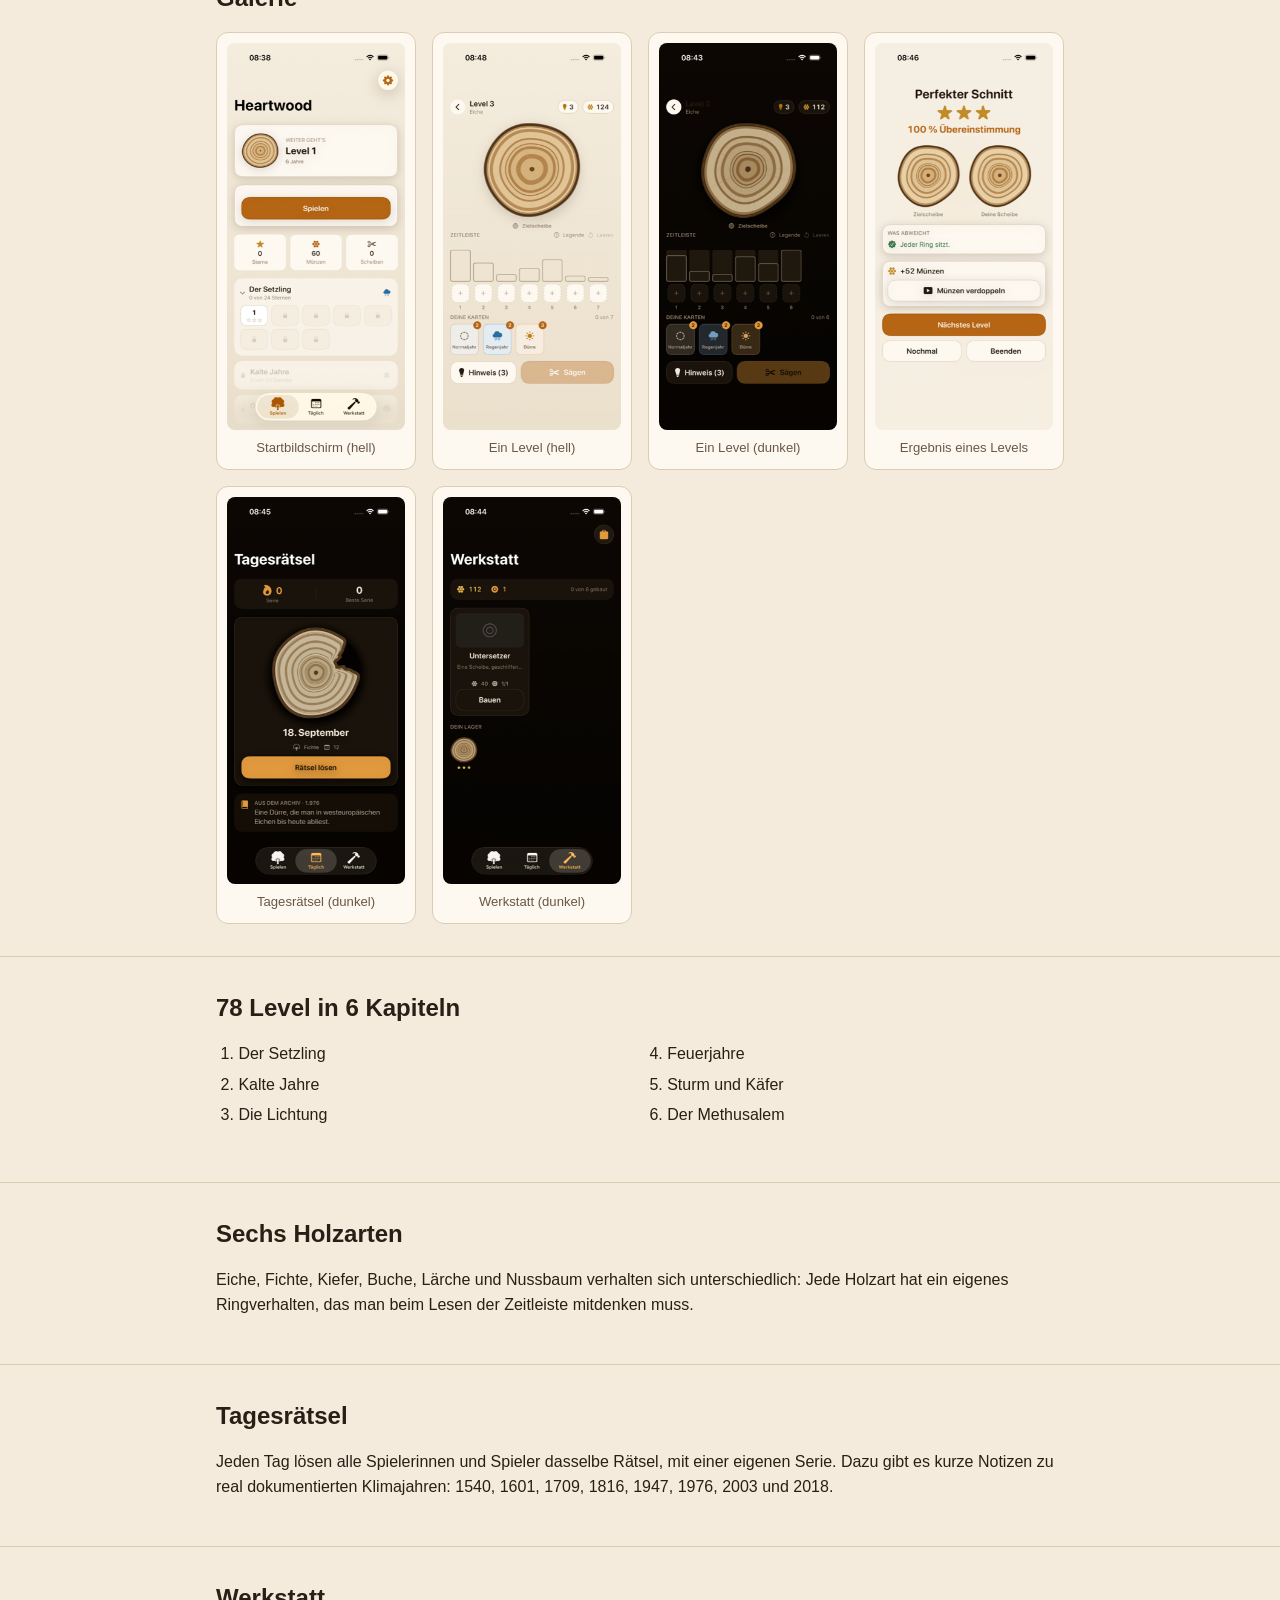
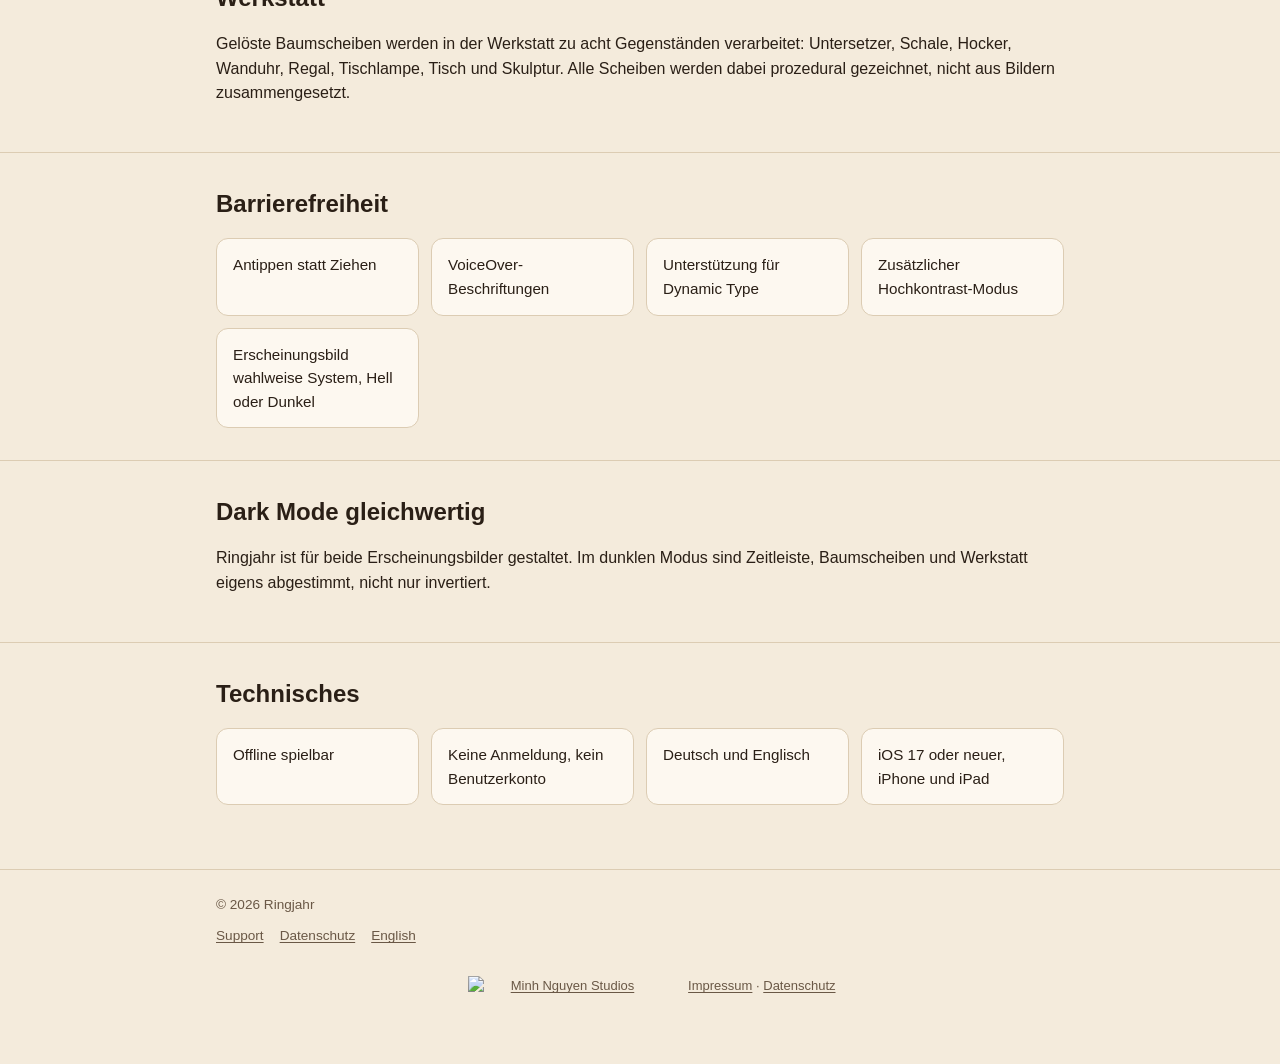
==== commit 65f49a5c: "Studio-Logo: Weißraum entfernt, größer" ====
--- a/index.html
+++ b/index.html
@@ -182,7 +182,7 @@
   </div>
 <!-- Minh Nguyen Studios -->
 <div class="minh-studio" style="clear:both;margin:20px auto 0;text-align:center;font-size:13px;line-height:1.6">
-<a href="https://minh.systems/" aria-label="Minh Nguyen Studios" style="display:inline-block"><picture><source srcset="https://minh.systems/brand/minh_studios_wortmarke_dunkel.svg" media="(prefers-color-scheme: dark)"><img src="https://minh.systems/brand/minh_studios_wortmarke_hell.svg" alt="Minh Nguyen Studios" width="280" height="70" style="display:block;margin:8px auto 4px;width:280px;max-width:80%;height:auto;border:0"></picture></a>
+<a href="https://minh.systems/" aria-label="Minh Nguyen Studios" style="display:inline-block"><picture><source srcset="https://minh.systems/brand/minh_studios_wortmarke_dunkel.svg" media="(prefers-color-scheme: dark)"><img src="https://minh.systems/brand/minh_studios_wortmarke_hell.svg" alt="Minh Nguyen Studios" width="240" height="52" style="display:block;margin:10px auto 6px;width:240px;max-width:80%;height:auto;border:0"></picture></a>
 <a href="https://minh.systems/impressum/" style="color:inherit">Impressum</a> · <a href="https://minh.systems/datenschutz/" style="color:inherit">Datenschutz</a>
 </div>
 </footer>
